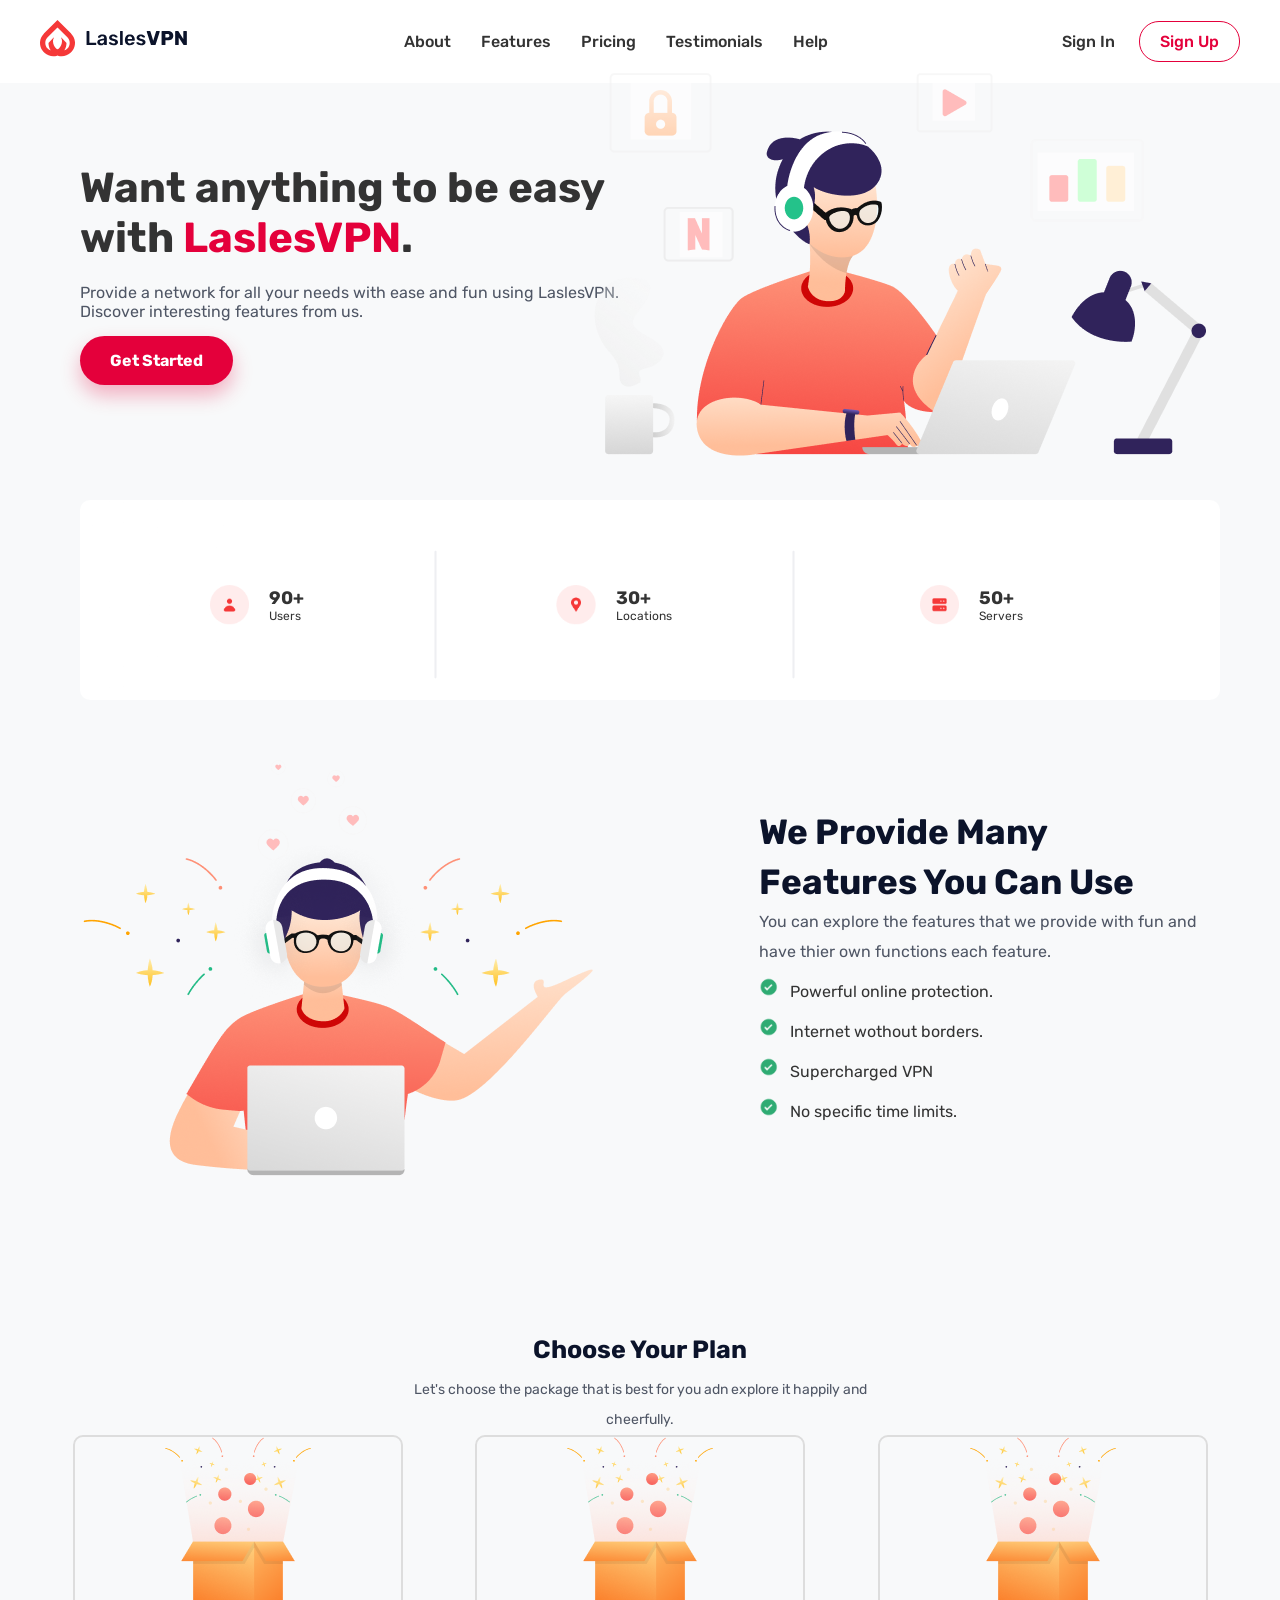
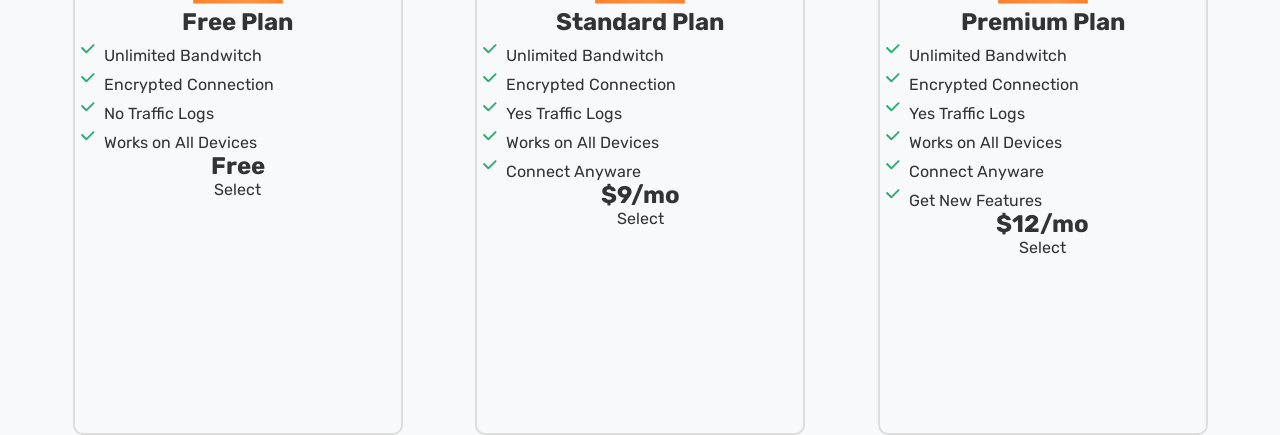
==== hello.html @ 7dbffcc6 "add file" ====
<!DOCTYPE html>
<html lang="en">
<head>
    <meta charset="UTF-8">
    <meta name="viewport" content="width=device-width, initial-scale=1.0">
    <title>LaslesVPN</title>
    <link rel="preconnect" href="https://fonts.googleapis.com">
<link rel="preconnect" href="https://fonts.gstatic.com" crossorigin>
<link href="https://fonts.googleapis.com/css2?family=Rubik:ital,wght@0,300..900;1,300..900&display=swap" rel="stylesheet">
    <link rel="stylesheet" href="css.css">
    <!-- Google Fonts: Rubik -->
    <link href="https://fonts.googleapis.com/css2?family=Rubik:wght@400;500;600;700&display=swap" rel="stylesheet">

</head>
<body class="main-content">
    <!-- Navbar -->
    <nav class="navbar">
        <div class="logo">
          <img src="./asset/Logo.svg" alt="">
        </div>
        <ul class="nav-links">
            <li><a href="#">About</a></li>
            <li><a href="#">Features</a></li>
            <li><a href="#">Pricing</a></li>
            <li><a href="#">Testimonials</a></li>
            <li><a href="#">Help</a></li>
        </ul>
        <div class="auth-links">
            <a href="#" class="sign-in">Sign In</a>
            <a href="#" class="sign-up">Sign Up</a>
        </div>
    </nav>

    <!-- Main Section -->
    <section class="main">
        <div class="content">
            <h1>Want anything to be easy with <span>LaslesVPN</span>.</h1>
            <p>Provide a network for all your needs with ease and fun using LaslesVPN. Discover interesting features from us.</p>
            <a href="#" class="cta-button">Get Started</a>
        </div>
        <div class="illustration">
           <div><img src="./asset/Illustration 1.png" alt=""></div>
        </div>
    </section>
    <section class="container1">
        <div class="container">
            <div class="source">
                <img src="./asset/user.png" alt="" class="source-image">
                 <div class="source-content">
                <h2 class="soure-h2">90+</h2>
                <p class="soure-p">Users</p>
                </div>
            </div>
            <div class="source-icon"><img src="./asset/Vector 14.png" alt=""></div>
            <div class="source">
                <img src="./asset/location.png" alt="" class="source-image">
                <div class="source-content">
                <h2 class="soure-h2">30+</h2>
                <p class="soure-p">Locations</p>
                </div>
            </div>
            <div  class="source-icon"><img src="./asset/Vector 14.png" alt=""></div>      
            <div class="source">
                <img src="./asset/Server.png" alt="" class="source-image">
                <div class="source-content">
                <h2 class="soure-h2">50+</h2>
                <p class="soure-p">Servers</p>
                </div>
            </div>
            </div>
            
        </div>

    </section>
    <section>
<div class="first-section">
    <div class="image2"><img src="./asset/Illustration 2.png" alt=""></div>
    <div class="first1">
        <h2 class="first2">We Provide Many <br> Features You Can Use</h2>
        <p class="first3">You can explore the features that we provide with fun and <br>
       have thier own functions each feature.  </p>
    
    <div><img src="./asset/Group 1120.png" alt="" class="first5">&nbsp;<span class="first4">Powerful online protection.</span></div>

    <div><img src="./asset/Group 1120.png" alt="" class="first5">&nbsp;<span class="first4">Internet wothout borders.</span></div>

    <div><img src="./asset/Group 1120.png" alt="" class="first5">&nbsp;<span class="first4">Supercharged VPN</span></div>

    <div><img src="./asset/Group 1120.png" alt="" class="first5">&nbsp;<span class="first4">No specific time limits.</span></div>
    </div>
</div>
    </section>
<!-- second-section -->
    <section>
        <div class="text2"><h2 class="box-text2">Choose Your Plan</h2>
        <p class="box-text1">Let's choose the package that is best for you adn explore it happily and <br>cheerfully. </p></div>

<div class="general-box">
        <div class="box">
            
                <div><img  class="box-image" src="./asset/Standard.png" alt=""></div>
                <div>
                    <h2>Free Plan</h2>
                </div>
                    <div class="box-content">
                        <div><img src="./asset/Group 1226.png" alt="">
                        <span>Unlimited Bandwitch</span></div>
                        <div><img src="./asset/Group 1226.png" alt="">
                        <span>Encrypted Connection</span></div>
                        <div><img src="./asset/Group 1226.png" alt="">
                        <span>No Traffic Logs</span></div>
                        <div><img src="./asset/Group 1226.png" alt="">
                        <span>Works on All Devices</span></div>
                    </div>
                      <div>
                        <h2 class="box-h2">Free</h2>
                        <div class="btn-box1">
                            <p class="box-btn1">Select</p>
                        </div>
                      </div>
        </div>                   
                
            <div class="box">
            <div class="box-image"><img src="./asset/Standard.png" alt=""></div>
            <div>
                <h2>Standard Plan</h2>
            </div>
                <div class="box-content">
                    <div><img src="./asset/Group 1226.png" alt="">
                    <span>Unlimited Bandwitch</span></div>
                    <div><img src="./asset/Group 1226.png" alt="">
                    <span>Encrypted Connection</span></div>
                    <div><img src="./asset/Group 1226.png" alt="">
                    <span>Yes Traffic Logs</span></div>
                    <div><img src="./asset/Group 1226.png" alt="">
                    <span>Works on All Devices</span></div>
                    <div><img src="./asset/Group 1226.png" alt="">
                    <span>Connect Anyware</span></div>
                </div>
                  <div>
                    <h2 class="box-h2">$9<span class="box-text">/mo</span></h2>
                    <div class="btn-box1">
                        <p class="box-btn1">Select</p>
                    </div>
                  </div>                   
            </div>
        <div class="box">
        <div class="box-image"><img src="./asset/Standard.png" alt=""></div>
        <div>
            <h2>Premium Plan</h2>
        </div>
            <div class="box-content">
                <div><img src="./asset/Group 1226.png" alt="">
                <span>Unlimited Bandwitch</span></div>
                <div><img src="./asset/Group 1226.png" alt="">
                <span>Encrypted Connection</span></div>
                <div><img src="./asset/Group 1226.png" alt="">
                <span>Yes Traffic Logs</span></div>
                <div><img src="./asset/Group 1226.png" alt="">
                <span>Works on All Devices</span></div>
                <div><img src="./asset/Group 1226.png" alt="">
                <span>Connect Anyware</span></div>
                <div><img src="./asset/Group 1226.png" alt="">
                <span>Get New Features</span></div>
            </div>
              <div>
                <h2 class="box-h2">$12<span class="box-text">/mo</span></h2>
                <div class="btn-box2">
                    <p class="box-btn1">Select</p>
                </div>
              </div> 
        </div>                  
</div>
        </section>

   
</body>
</html>
---- css.css ----
/* Apply Rubik font */
* {
    margin: 0;
    padding: 0;
    box-sizing: border-box;
    font-family: 'Rubik', sans-serif;
}

body {
    background-color: #f8f9fa;
    color: #333;
    font-family: "Rubik", sans-serif;
}

.navbar {
    display: flex;
    justify-content: space-between;
    align-items: center;
    padding: 20px 40px;
    background-color: #ffffff;
}

.logo {
    font-size: 24px;
    font-weight: bold;
    color: #E4003B;
}

.logo span {
    font-size: 28px;
}

.nav-links {
    list-style: none;
    display: flex;
    gap: 30px;
}

.nav-links a {
    text-decoration: none;
    color: #333;
    font-weight: 500;
}

.auth-links .sign-in,
.auth-links .sign-up {
    padding: 10px 20px;
    text-decoration: none;
    border-radius: 20px;
    font-weight: 500;
}

.auth-links .sign-in {
    color: #333;
}

.auth-links .sign-up {
    color: #E4003B;
    border: 1px solid #E4003B;
}

.main {
    display: flex;
    justify-content: space-between;
    align-items: center;
    padding: 80px 80px;
}

.content {
    max-width: 50%;
    justify-content: space-evenly;
}

.content h1 {
    font-size: 42px;
    font-weight: bold;
    margin-bottom: 20px;
}

.content h1 span {
    color: #E4003B;
}

.content p {
    margin-bottom: 30px;
    color: #4F5665;
}

.cta-button {
    padding: 15px 30px;
    background-color: #E4003B;
    color: #fff;
    border-radius: 30px;
    text-decoration: none;
    font-weight: bold;
    box-shadow: 0px 10px 20px rgba(228, 0, 59, 0.3);
    transition: background-color 0.3s ease;
}

.cta-button:hover {
    background-color: #c70033;
}

.illustration {
    width: 200px;
    height: 200px;
    display: flex;
    align-items: center;
    justify-content: center;
    padding-right: 300px;
}

.image-placeholder {
    font-size: 24px;
    font-weight: bold;
    color: #666;
    width: 100%;
    height: 100%;
    background-color: #f0f0f0;
    display: flex;
    align-items: center;
    justify-content: center;
    text-align: center;
    border-radius: 10px;
}

.container1 {
    width: 1140px;
    height: 200px;
    top: 664.55px;
    left: 150px;
    border-radius: 10px;
    background-color: #FFFFFF;
    justify-content: center;
    align-items: center;
  margin-left: 80px;
  margin-top: 50px;

}

.container {
width: 1068.84px;
height: 189.22px;
top: 717.35px;
left: 185.58px;
border-radius: 10px;
opacity: 100%;
display: flex;
justify-content: space-evenly;
backdrop-filter: blur(114px)
}

.source-image {
    width: 40px;
    height: 40px;
    top: 737.05px;
    left: 241px;
   gap: 20px;

}

.source {
display: flex;
width: 10px;
height: 10px;
gap: 20px;
justify-content: center;
align-items: center;
margin-top: 100px;

}

.source-icon {
margin-top: 50px;
font-size: 12px;
}

.source-content {
    font-size: 12px;
}

.source-content1 {
    font-size: 12px;
}

/* first-section */
.first-section {
    display: flex;
    justify-content: space-around;
    align-items: center;
    margin-top: 60px;
}


.image2 {
width:508.12px;
height: 414.71px;
}

.first1 {

}
.first2 {
line-height: 50px;
font-size: 35px;
color: #0B132A;
}
.first3 {
font-size: 16px;
color: #4F5665;
line-height: 30px;
}
.first4 {
font-size: 16px;
line-height: 30px;
margin-left: 7px;


}

.first5 {
width: 20px;
height: 20px;
  margin-top: 10px;
}

/* box */

.general-box {
    justify-content: space-evenly;
    display: flex;
    align-items: center;
}

.box-text2 {
    margin-top: 150px;
font-size: 25px;
line-height: 50px;
text-align: center;
color: #0B132A;
}

.box-text1 {
    font-size: 14px;
    line-height: 30px;
    text-align: center;
    color: #4F5665;
}

.box {
    width: 330px;
    height: 600px;
    border-radius: 10px;
    border: 2px solid #DDDDDD;
text-align: center;
}

.box-content {
    text-align: left;
    justify-self: center;
}
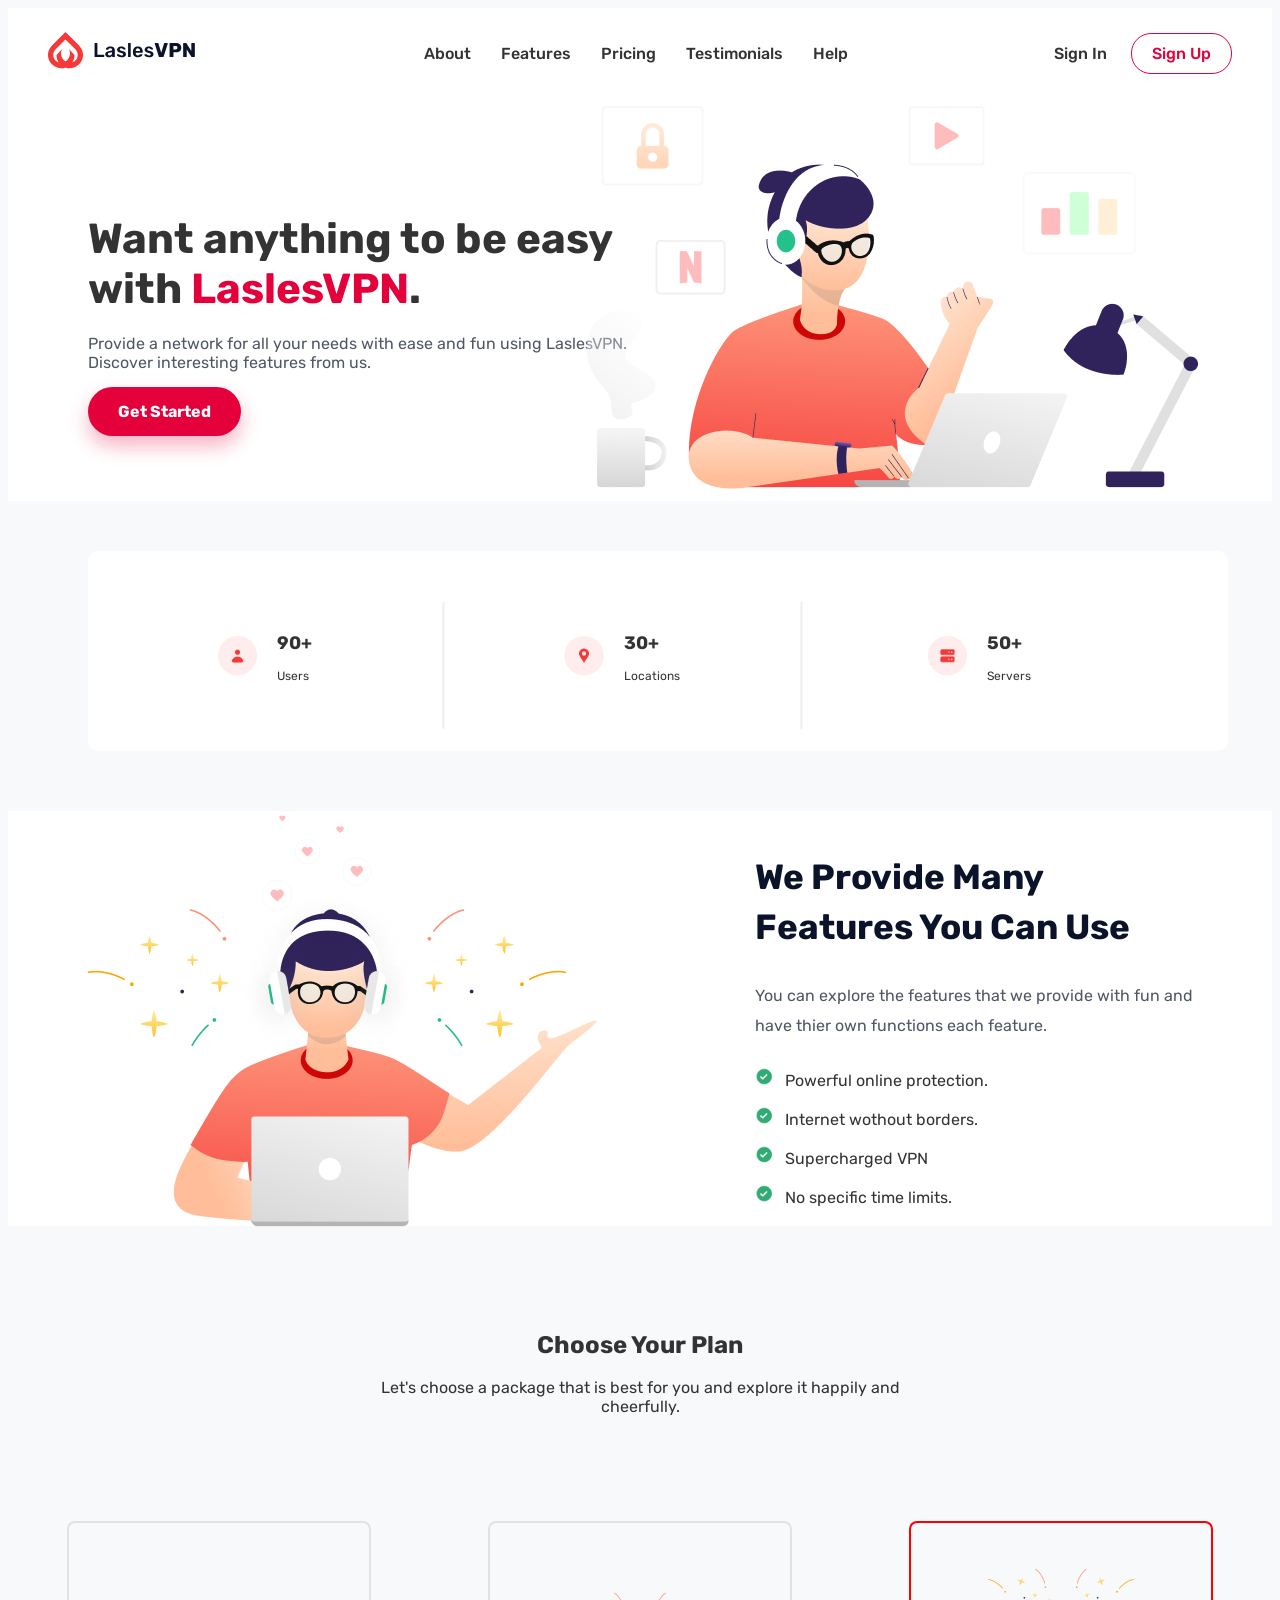
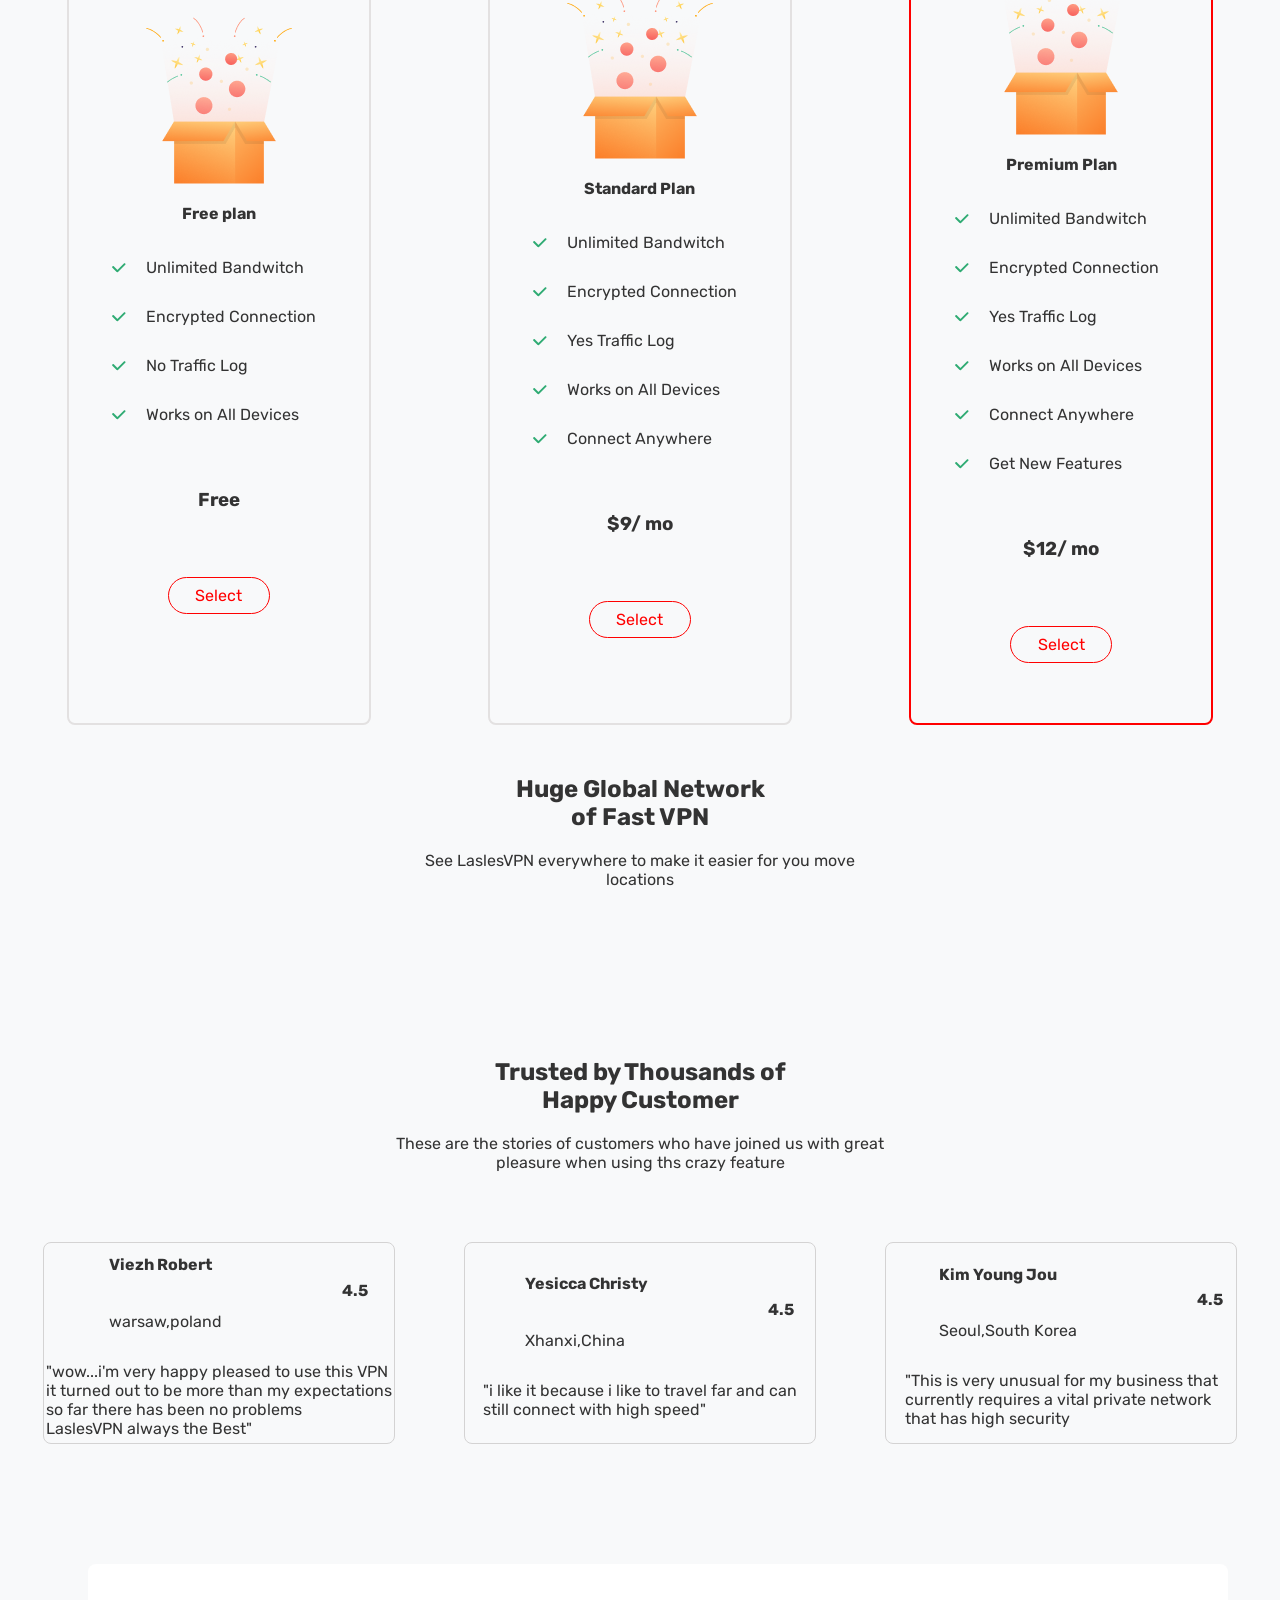
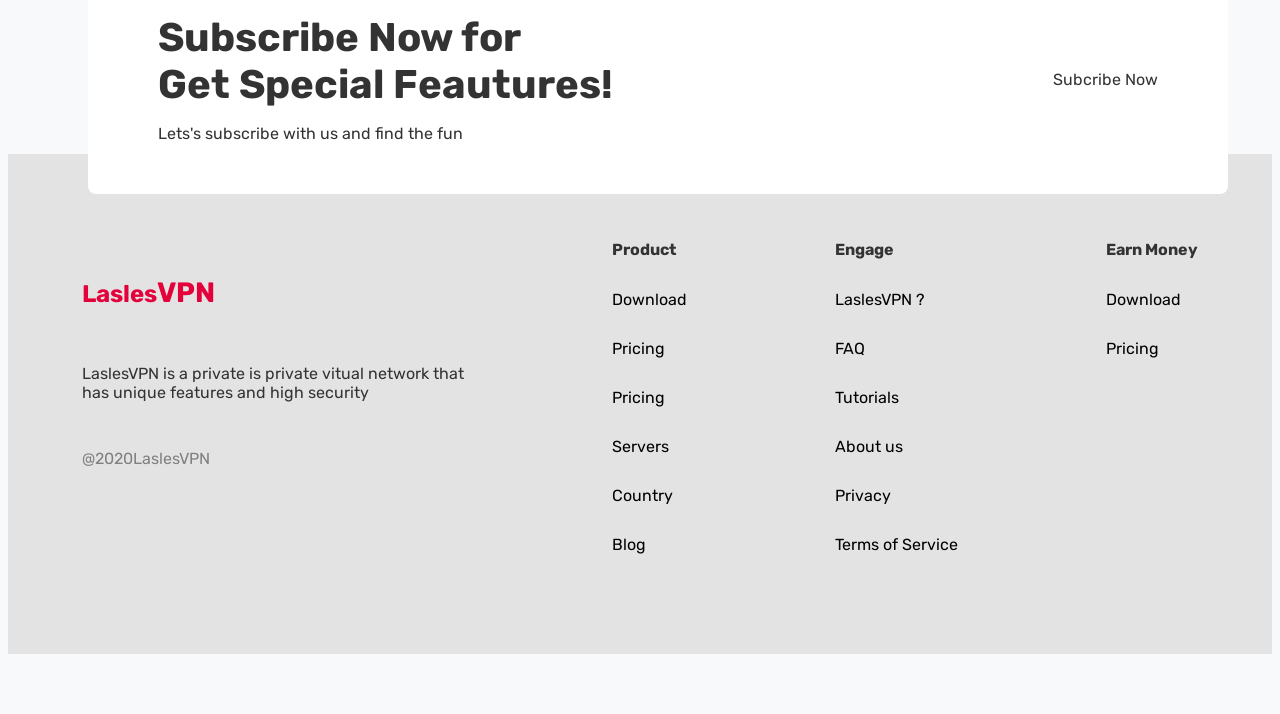
==== commit 7f88e4e4: "add grid file" ====
--- a/hello.html
+++ b/hello.html
@@ -47,24 +47,24 @@
             <div class="source">
                 <img src="./asset/user.png" alt="" class="source-image">
                  <div class="source-content">
-                <h2 class="soure-h2">90+</h2>
-                <p class="soure-p">Users</p>
+                <h2 class="">90+</h2>
+                <p class="">Users</p>
                 </div>
             </div>
             <div class="source-icon"><img src="./asset/Vector 14.png" alt=""></div>
             <div class="source">
                 <img src="./asset/location.png" alt="" class="source-image">
                 <div class="source-content">
-                <h2 class="soure-h2">30+</h2>
-                <p class="soure-p">Locations</p>
+                <h2 class="source-h2">30+</h2>
+                <p class="source-p">Locations</p>
                 </div>
             </div>
             <div  class="source-icon"><img src="./asset/Vector 14.png" alt=""></div>      
             <div class="source">
                 <img src="./asset/Server.png" alt="" class="source-image">
                 <div class="source-content">
-                <h2 class="soure-h2">50+</h2>
-                <p class="soure-p">Servers</p>
+                <h2 class="source-her">50+</h2>
+                <p class="source-he">Servers</p>
                 </div>
             </div>
             </div>
@@ -72,7 +72,7 @@
         </div>
 
     </section>
-    <section>
+    <section class="boxing">
 <div class="first-section">
     <div class="image2"><img src="./asset/Illustration 2.png" alt=""></div>
     <div class="first1">
@@ -90,89 +90,237 @@
     </div>
 </div>
     </section>
-<!-- second-section -->
-    <section>
-        <div class="text2"><h2 class="box-text2">Choose Your Plan</h2>
-        <p class="box-text1">Let's choose the package that is best for you adn explore it happily and <br>cheerfully. </p></div>
-
-<div class="general-box">
-        <div class="box">
-            
-                <div><img  class="box-image" src="./asset/Standard.png" alt=""></div>
+      
+      
+      
+        <section class="section4">
+            <h2>Choose Your Plan</h2>
+            <p class="section4-paragraph">Let's choose a package that is best for you and explore it happily and <br> cheerfully.</p>
+    
+        </section>
+        <section>
+            <div class="section5">
+                <div  class="section5-box">
+                    
+                    <img src="./asset/Standard.png" alt="">
+                    <h4 class="h4">Free plan</h4>
+                    <div>
+                        <div class="itick">
+                            <img src="./asset/Group 1226.png" alt="">
+                            <p class="ptick">Unlimited Bandwitch</p>
+                        </div>
+                        <div class="itick">
+                            <img src="./asset/Group 1226.png" alt="">
+                            <p class="ptick">Encrypted Connection</p>
+                        </div>
+                        <div class="itick">
+                            <img src="./asset/Group 1226.png" alt="">
+                            <p class="ptick">No Traffic Log</p>
+                        </div>
+                        <div class="itick">
+                            <img src="./asset/Group 1226.png" alt="">
+                            <p class="ptick">Works on All Devices</p>
+                        </div>
+                    </div>
+                    <h3 class="h3">Free</h3>
+                    <p class="select">Select</p>
+    
+                </div>
+                <div class="section5-box">
+                    <img src="./asset/Standard.png" alt="">
+                    <h4 class="h4">Standard Plan</h4>
+                    <div>
+                        <div class="itick">
+                            <img src="./asset/Group 1226.png" alt="">
+                            <p class="ptick">Unlimited Bandwitch</p>
+                        </div>
+                        <div class="itick">
+                            <img src="./asset/Group 1226.png" alt="">
+                            <p class="ptick">Encrypted Connection</p>
+                        </div>
+                        <div class="itick">
+                            <img src="./asset/Group 1226.png" alt="">
+                            <p class="ptick">Yes Traffic Log</p>
+                        </div>
+                        <div class="itick" >
+                            <img src="./asset/Group 1226.png" alt="">
+                            <p class="ptick">Works on All Devices</p>
+                        </div>
+                        <div class="itick" >
+                            <img src="./asset/Group 1226.png" alt="">
+                            <p class="ptick">Connect Anywhere</p>
+                        </div>
+                    </div>
+                    <h3 class="h3">$9/ mo</h3>
+                    <p class="select">Select</p>
+    
+                </div>
+                <div class="setion5-box">
+                    <img src="./asset/Standard.png" alt="">
+                    <h4 class="h4">Premium Plan</h4>
+                    <div>
+                        <div class="itick">
+                            <img src="./asset/Group 1226.png" alt="">
+                            <p class="ptick">Unlimited Bandwitch</p>
+                        </div>
+                        <div class="itick">
+                            <img src="./asset/Group 1226.png" alt="">
+                            <p class="ptick">Encrypted Connection</p>
+                        </div>
+                        <div class="itick" >
+                            <img src="./asset/Group 1226.png" alt="">
+                            <p class="ptick" >Yes Traffic Log</p>
+                        </div>
+                        <div class="itick">
+                            <img src="./asset/Group 1226.png" alt="">
+                            <p class="ptick">Works on All Devices</p>
+                        </div>
+                        <div class="itick">
+                            <img src="./asset/Group 1226.png" alt="">
+                            <p class="ptick">Connect Anywhere</p>
+                        </div>
+                        <div class="itick">
+                            <img src="./asset/Group 1226.png" alt="">
+                            <p class="ptick">Get New Features</p>
+                        </div>
+                    </div>
+        
+                    <h3 class="h3">$12/ mo</h3>
+                    <p class="select">Select</p>
+    
+                </div>
+            </div>
+    
+        </section>
+        <section class="section6">
+            <h2>Huge Global Network <br> of Fast VPN</h2>
+            <p>See LaslesVPN everywhere to make it easier for you move <br> locations</p>
+        </section>
+    
+        <section class="section7">
+            <img src="" alt="" width="1000">
+        </section>
+    
+        <section class="section">
+            <div class="section8">
+            <img src="" alt="">
+            <img src="" alt="">
+            <img src="" alt="" width="" height="100">
+            <img src="" alt="">
+            <img src="" alt="">
+            </div>
+        </section>
+    
+        <section class="section9">
+            <h2>Trusted by Thousands of <br> Happy Customer</h2>
+            <p>These are the stories of customers who have joined us with great <br>
+            pleasure when using ths crazy feature</p>
+        </section>
+    
+        <section class="section10">
+            <div class="cardX">
+                <div class="cardH">
+                    <img src="" alt="" width="40">
+                    <div class="card1">
+                        <h4>Viezh Robert</h4>
+                        <p>warsaw,poland</p>
+                    </div>
+                    <div class="card2">
+                        <h4>4.5</h4>
+                        <img src="" alt="">
+                    </div>
+                </div>
                 <div>
-                    <h2>Free Plan</h2>
-                </div>
-                    <div class="box-content">
-                        <div><img src="./asset/Group 1226.png" alt="">
-                        <span>Unlimited Bandwitch</span></div>
-                        <div><img src="./asset/Group 1226.png" alt="">
-                        <span>Encrypted Connection</span></div>
-                        <div><img src="./asset/Group 1226.png" alt="">
-                        <span>No Traffic Logs</span></div>
-                        <div><img src="./asset/Group 1226.png" alt="">
-                        <span>Works on All Devices</span></div>
-                    </div>
-                      <div>
-                        <h2 class="box-h2">Free</h2>
-                        <div class="btn-box1">
-                            <p class="box-btn1">Select</p>
-                        </div>
-                      </div>
-        </div>                   
-                
-            <div class="box">
-            <div class="box-image"><img src="./asset/Standard.png" alt=""></div>
-            <div>
-                <h2>Standard Plan</h2>
-            </div>
-                <div class="box-content">
-                    <div><img src="./asset/Group 1226.png" alt="">
-                    <span>Unlimited Bandwitch</span></div>
-                    <div><img src="./asset/Group 1226.png" alt="">
-                    <span>Encrypted Connection</span></div>
-                    <div><img src="./asset/Group 1226.png" alt="">
-                    <span>Yes Traffic Logs</span></div>
-                    <div><img src="./asset/Group 1226.png" alt="">
-                    <span>Works on All Devices</span></div>
-                    <div><img src="./asset/Group 1226.png" alt="">
-                    <span>Connect Anyware</span></div>
-                </div>
-                  <div>
-                    <h2 class="box-h2">$9<span class="box-text">/mo</span></h2>
-                    <div class="btn-box1">
-                        <p class="box-btn1">Select</p>
-                    </div>
-                  </div>                   
-            </div>
-        <div class="box">
-        <div class="box-image"><img src="./asset/Standard.png" alt=""></div>
-        <div>
-            <h2>Premium Plan</h2>
-        </div>
-            <div class="box-content">
-                <div><img src="./asset/Group 1226.png" alt="">
-                <span>Unlimited Bandwitch</span></div>
-                <div><img src="./asset/Group 1226.png" alt="">
-                <span>Encrypted Connection</span></div>
-                <div><img src="./asset/Group 1226.png" alt="">
-                <span>Yes Traffic Logs</span></div>
-                <div><img src="./asset/Group 1226.png" alt="">
-                <span>Works on All Devices</span></div>
-                <div><img src="./asset/Group 1226.png" alt="">
-                <span>Connect Anyware</span></div>
-                <div><img src="./asset/Group 1226.png" alt="">
-                <span>Get New Features</span></div>
-            </div>
-              <div>
-                <h2 class="box-h2">$12<span class="box-text">/mo</span></h2>
-                <div class="btn-box2">
-                    <p class="box-btn1">Select</p>
-                </div>
-              </div> 
-        </div>                  
-</div>
-        </section>
-
+                    <p class="cardP">"wow...i'm very happy pleased to use this VPN<br> it turned out to be more than my expectations <br>so far there has been no problems <br>LaslesVPN always the Best"</p>
+                </div>
+            </div>
+            <div class="cardX">
+                <div class="cardH">
+                    <img src="" alt="" width="40">
+                    <div class="card1">
+                        <h4>Yesicca Christy</h4>
+                        <p>Xhanxi,China</p>
+                    </div>
+                    <div class="card2">
+                        <h4>4.5</h4>
+                        <img src="" alt="">
+                    </div>
+                </div>
+                <div>
+                    <p class="cardP">"i like it because i like to travel far and can <br> still connect with high speed"</p>
+                </div>
+            </div>
+            <div class="cardX">
+                <div class="cardH">
+                    <img src="" alt="" width="40">
+                    <div class="card1">
+                        <h4>Kim Young Jou</h4>
+                        <p>Seoul,South Korea</p>
+                    </div>
+                    <div class="card2">
+                        <h4>4.5</h4>
+                        <img src="" alt="">
+                    </div>
+                </div>
+                <div>
+                    <p class="cardP">"This is very unusual for my business that <br> currently requires a vital private network <br>that has high security</p>
+                </div>
+            </div>
+        </section>
+    
+        <section class="section11">
+            <div class="right-section11">
+                <h2 class="right-h">Subscribe Now for <br> Get Special Feautures!</h2>
+                <p class="right-p">Lets's subscribe with us and find the fun</p>
+            </div>
+            <div class="left-section11">
+                <p class="section-btn">Subcribe Now</p>
+            </div>
+        </section>
+        <footer class="footer">
+            <div class="left">
+                <div class="logo">
+                    <img src="" alt="" width="20">
+                    <p class="logo-text">Lasles<span class="logo-textvpn">VPN</span></p>
+                </div>
+                <div class="lasles1">
+                    <p>LaslesVPN is a private is private vitual network that <br> has unique features and high security</p>
+                </div>
+                <div class="img-footer">
+                    <img src="" alt="">
+                    <img src="" alt="">
+                    <img src="" alt="">
+                </div>
+                <div class="bottom-text">
+                    <p>@2020LaslesVPN</p>
+                </div>
+            </div>
+            <div class="PRODUCT">
+                <p class="product">Product</p>
+        <p class="product1">Download</p>
+                <p class="product1">Pricing</p>
+                <p class="product1">Pricing</p>
+                <p class="product1">Servers</p>
+                <p class="product1">Country</p>
+                <p class="product1">Blog</p>
+            </div>
+            <div class="PRODUCT">
+                <p class="product">Engage</p>
+                <p class="product1">LaslesVPN ?</p>
+                <p class="product1">FAQ</p>
+                <p class="product1">Tutorials</p>
+                <p class="product1">About us</p>
+                <p class="product1">Privacy</p>
+                <p class="product1">Terms of Service</p>
+            </div>
+            <div class="PRODUCT">
+                <p class="product">Earn Money</p>
+                <p class="product1">Download</p>
+                <p class="product1">Pricing</p>
+               
+            </div>
+        
+        </footer>
    
 </body>
 </html>
--- a/css.css
+++ b/css.css
@@ -1,4 +1,4 @@
-/* Apply Rubik font */
+Apply Rubik font
 * {
     margin: 0;
     padding: 0;
@@ -64,11 +64,16 @@
     justify-content: space-between;
     align-items: center;
     padding: 80px 80px;
+    background-color: #FFFFFF;
 }
 
 .content {
     max-width: 50%;
     justify-content: space-evenly;
+}
+
+.main-content {
+    list-style: none;
 }
 
 .content h1 {
@@ -107,7 +112,7 @@
     display: flex;
     align-items: center;
     justify-content: center;
-    padding-right: 300px;
+    padding-right: 200px;
 }
 
 .image-placeholder {
@@ -155,7 +160,7 @@
     height: 40px;
     top: 737.05px;
     left: 241px;
-   gap: 20px;
+   gap: 0px;
 
 }
 
@@ -183,6 +188,9 @@
     font-size: 12px;
 }
 
+
+
+
 /* first-section */
 .first-section {
     display: flex;
@@ -218,48 +226,233 @@
 
 }
 
+.boxing {
+    background-color: #FFFFFF;
+}
+
 .first5 {
-width: 20px;
-height: 20px;
+width: 19px;
+height: 19px;
   margin-top: 10px;
 }
 
-/* box */
-
-.general-box {
-    justify-content: space-evenly;
-    display: flex;
-    align-items: center;
-}
-
-.box-text2 {
-    margin-top: 150px;
-font-size: 25px;
-line-height: 50px;
-text-align: center;
-color: #0B132A;
-}
-
-.box-text1 {
-    font-size: 14px;
-    line-height: 30px;
+/* 4th section */
+.section4{
     text-align: center;
-    color: #4F5665;
-}
-
-.box {
-    width: 330px;
-    height: 600px;
-    border-radius: 10px;
-    border: 2px solid #DDDDDD;
-text-align: center;
-}
-
-.box-content {
-    text-align: left;
-    justify-self: center;
-}
-
-
-
-
+    margin: 105px 0;
+}
+.section4-paragraph{
+    margin: 15px 0;
+}
+
+
+/* 5th section */
+.section5{
+    /* border: 1px solid red; */
+    display: flex;
+    justify-content: space-around;
+    align-items: center;
+    
+   
+}
+
+.section5-box{
+    border: 2px solid rgb(227, 225, 225);
+    display: flex;
+    flex-direction: column;
+    align-items: center;
+    justify-content: center;
+    height: 800px;
+    width: 300px;
+    border-radius: 8px;
+    
+}
+
+.setion5-box {
+    border: 2px solid red;
+    display: flex;
+    flex-direction: column;
+    align-items: center;
+    justify-content: center;
+    height: 800px;
+    width: 300px;
+    border-radius: 8px;
+}
+.itick{
+    display: flex;
+    align-items: center;
+}
+.ptick{
+    margin: 15px 0;
+    padding: 0 15px;
+}
+.h4{
+    margin: 20px 0;
+}
+.h3{
+    margin: 50px 0;
+}
+
+.select{
+    color: red;
+    border: 1px solid red;
+    width: 100px;
+    height: 35px;
+    display: flex;
+    justify-content: center;
+    align-items: center;
+    border-radius: 20px;
+   
+}
+
+.select1{
+    color: white;
+    border: 1px solid red;
+    width: 100px;
+    height: 35px;
+    display: flex;
+    justify-content: center;
+    align-items: center;
+    border-radius: 20px;
+    background-color: red;
+}
+
+
+/* 6th section  */
+.section6{
+    text-align: center;
+    margin: 50px 0;
+}
+
+
+/* 8th section  */
+.section8{
+    display: flex;
+    justify-content: space-around;
+    height: 50px;
+}
+
+
+/* 9th section */
+.section9{
+    text-align: center;
+    margin: 50px 0;
+}
+
+
+
+/* 10th section  */
+.section10{
+    /* border: 1px solid red; */
+    display: flex;
+    align-items: center;
+    justify-content: space-around;
+}
+.cardX{
+    border: 1px solid rgb(212, 211, 211);
+    display: flex;
+    flex-direction: column;
+    width: 350px;
+    height: 200px;
+    align-items: center;
+    margin: 20px 0;
+    justify-content: center;
+    border-radius: 8px;
+    
+    
+}
+.cardH{
+    /* border: 1px solid green; */
+    display: flex;
+    justify-content:space-between;
+    align-items: center;
+}
+.card1{
+    /* border: 1px solid red; */
+    display: flex;
+    flex-direction: column;
+    padding-right: 120px;
+   
+}
+.card2{
+    /* border: 1px solid black; */
+    display: flex;
+    justify-content: space-between;
+}
+.cardP{
+    margin: 15px 0;
+}
+.section11{
+    /* border: 1px solid red; */
+    display: flex;
+    justify-content: space-between;
+    align-items: center;
+    height: 230px;
+    width: 1000px;
+    padding-inline: 70px;
+    position: relative;
+    left: 80px;
+    bottom: -100px;
+    background-color: white;
+    border-radius: 8px;
+  
+}
+
+.right-h{
+    font-size: 40px;
+}
+.right-h{
+    margin: 15px 0;
+}
+
+
+
+/* footer  */
+.footer{
+    /* border: 1px solid red; */
+    display: flex;
+    justify-content: space-around;
+    height: 500px;
+    margin: 60px 0;
+    background-color: rgb(227, 227, 227);
+    list-style: none;
+}
+
+.hello {
+    list-style: none;
+}
+
+.left {
+    /* border: 1px solid black; */
+    margin: 70px 0;
+    display: flex;
+    flex-direction: column;
+    list-style: none;
+}
+.lasles1 {
+    margin: 15px 0;
+}
+.img-footer {
+    display: flex;
+    list-style: none;
+}
+.bottom-text {
+    color: gray;
+}
+
+.PRODUCT {
+    margin: 70px 0;
+    display: flex;
+    flex-direction: column;
+    list-style: none;
+}
+.product {
+    font-weight: bolder;
+    list-style: none;
+}
+.product1 {
+    margin: 15px 0px;
+    color: black;
+    list-style: none;
+   
+}
